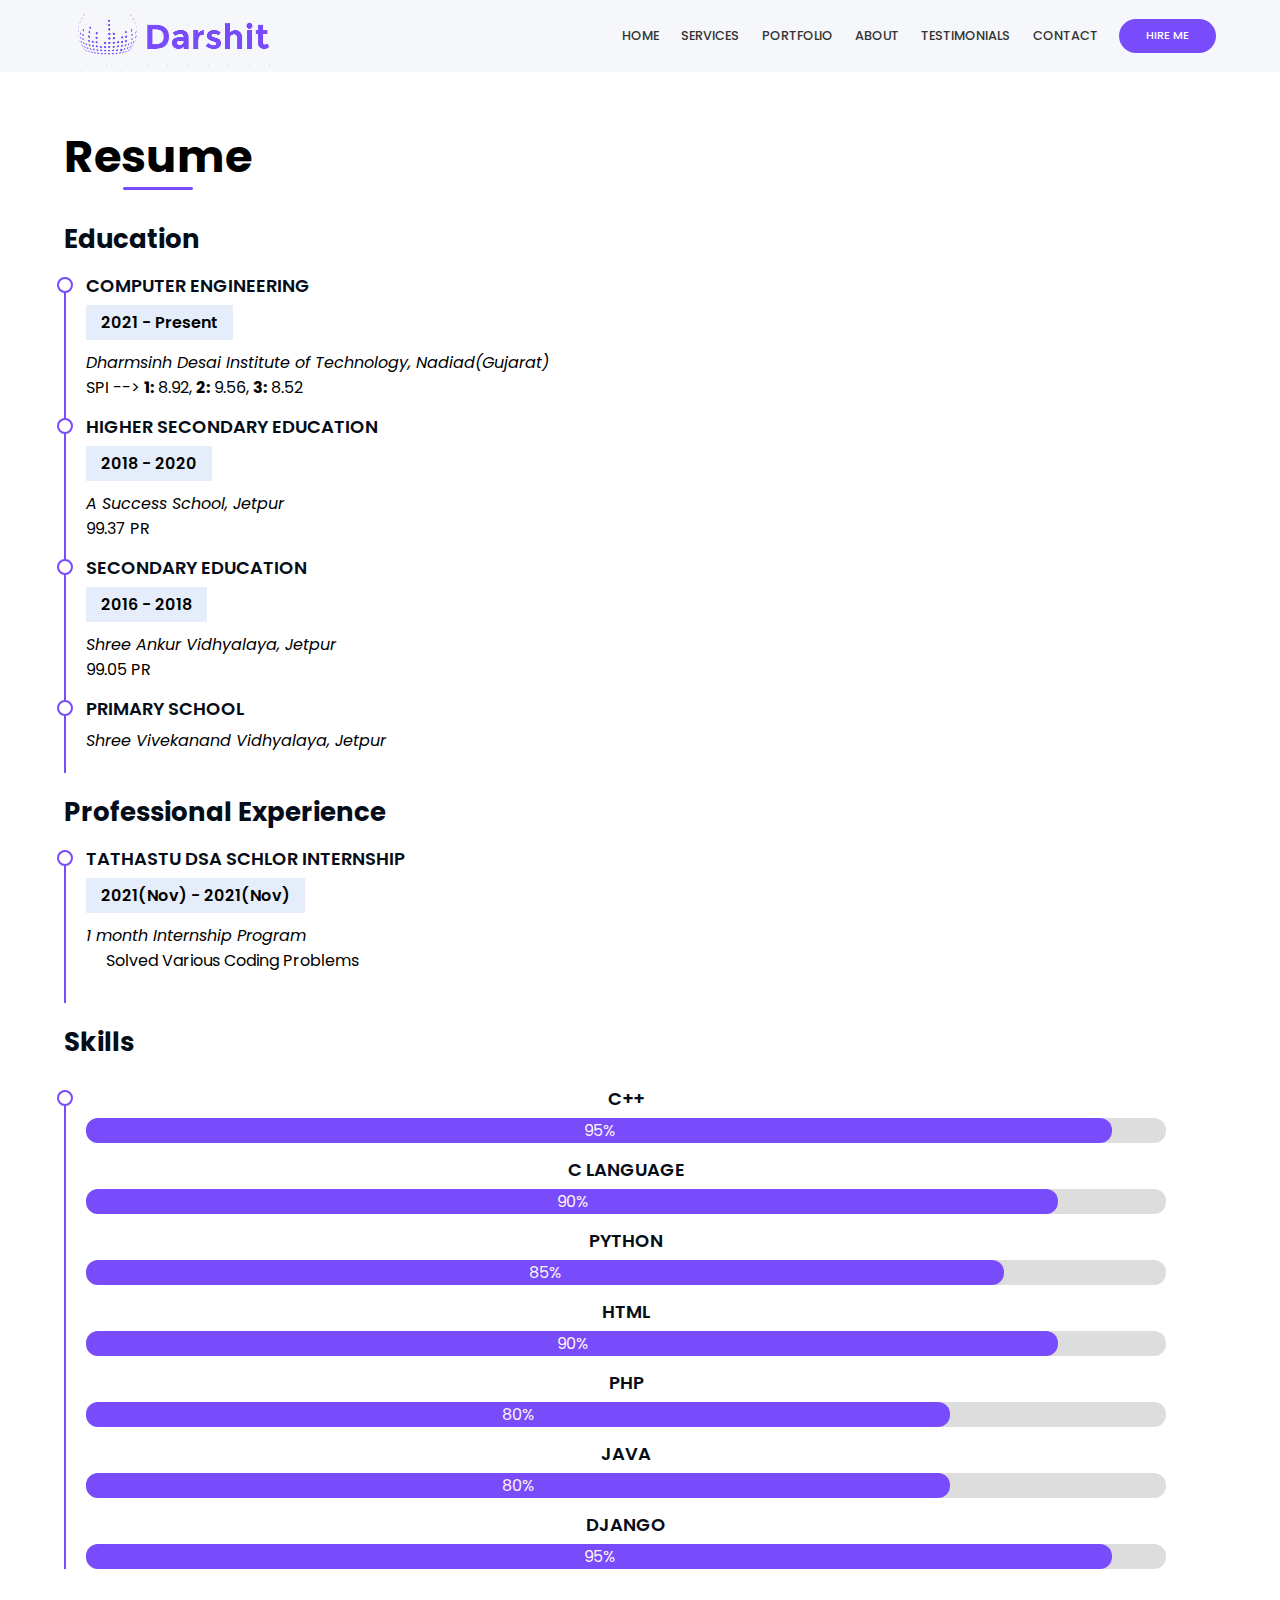
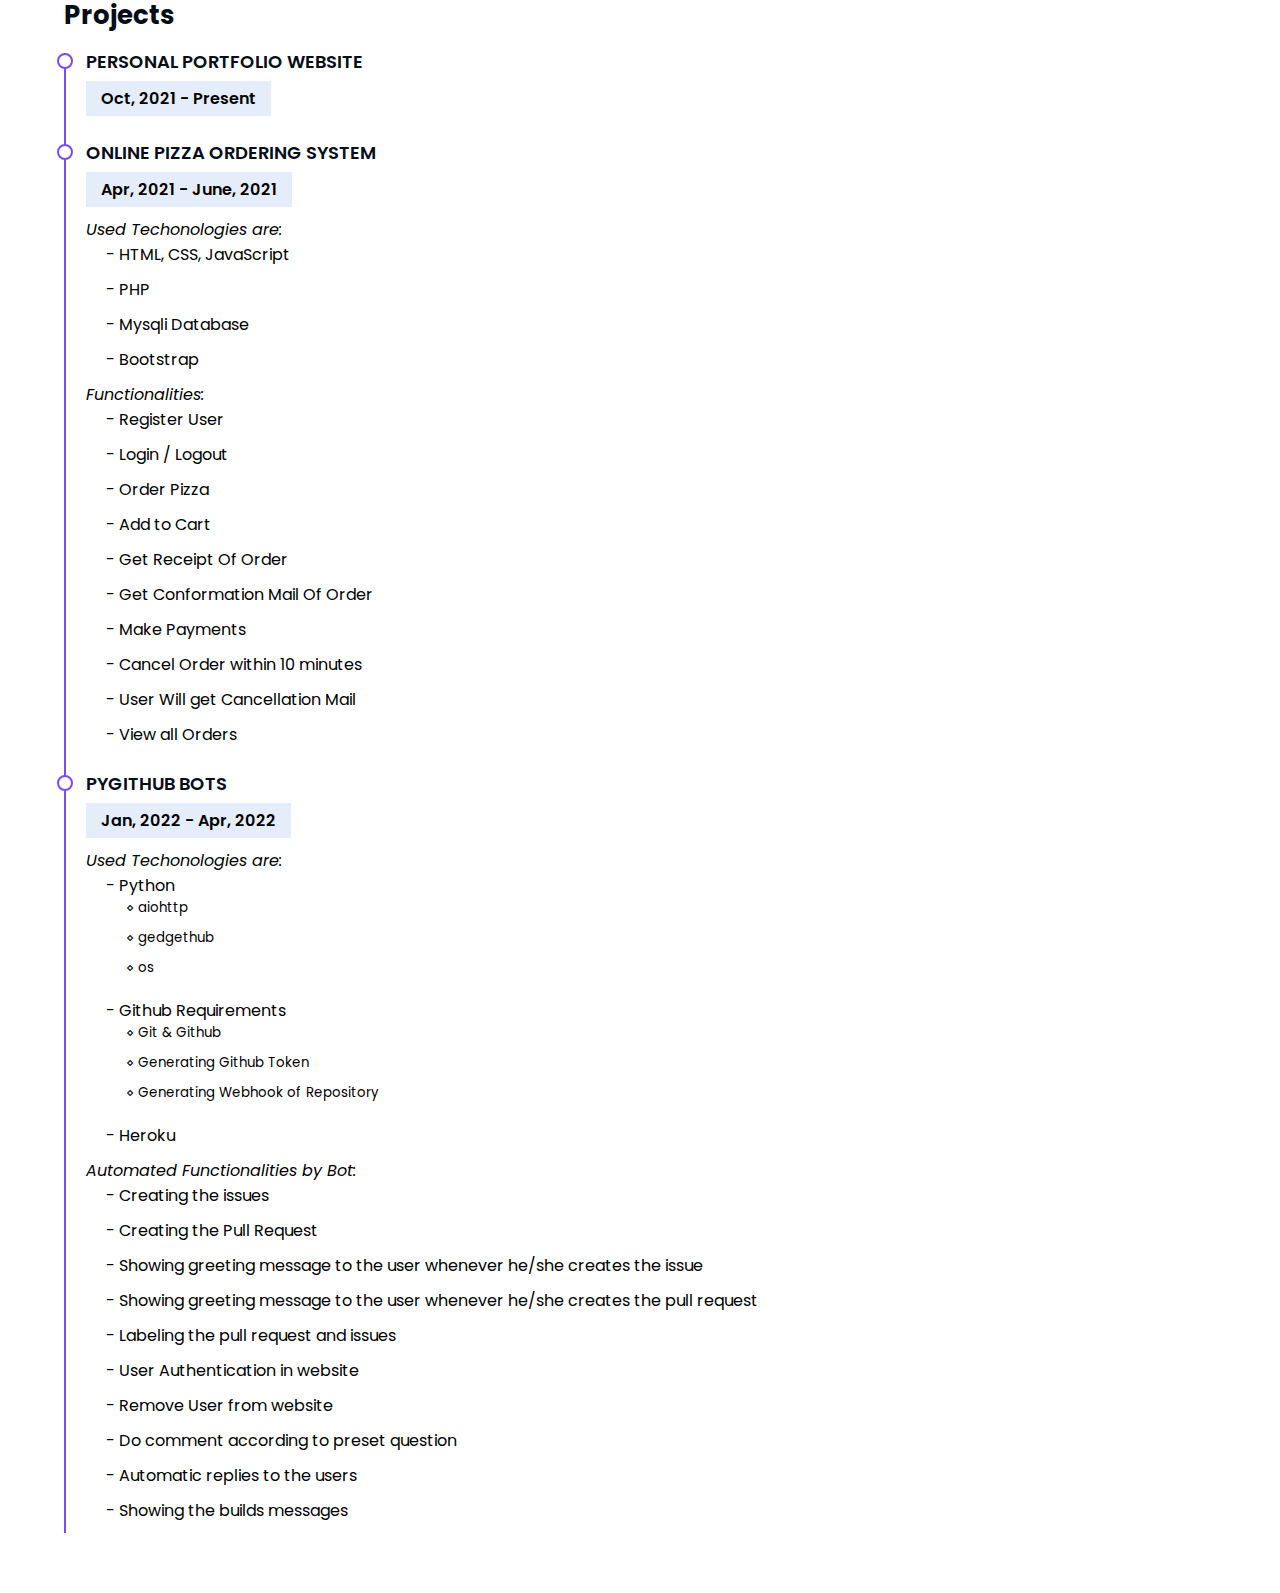
==== resume.html @ 154d5b5b "make it better" ====
<!DOCTYPE html>
<html lang="en">

<head>
  <meta charset="UTF-8">
  <meta http-equiv="X-UA-Compatible" content="IE=edge">
  <meta name="viewport" content="width=device-width, initial-scale=1.0">
  <link rel="shortcut icon" type="image" href="img/darshit_pic.png">
  <title>Resume</title>
  <link href="https://cdn.jsdelivr.net/npm/bootstrap@5.0.2/dist/css/bootstrap.min.css" rel="stylesheet"
    integrity="sha384-EVSTQN3/azprG1Anm3QDgpJLIm9Nao0Yz1ztcQTwFspd3yD65VohhpuuCOmLASjC" crossorigin="anonymous">
  <link rel="stylesheet" href="css/style.css">
</head>
<style>
  section {
    padding: 60px 0;
    overflow: hidden;
  }

  .resume .resume-title {
    font-size: 26px;
    font-weight: 700;
    margin-top: 20px;
    margin-bottom: 20px;
    color: #050d18;
  }

  .resume .resume-item {
    padding: 0 0 20px 20px;
    margin-top: -2px;
    border-left: 2px solid #784cfb;
    position: relative;
  }

  .resume .resume-item h4 {
    line-height: 18px;
    font-size: 18px;
    font-weight: 600;
    text-transform: uppercase;
    font-family: "Poppins", sans-serif;
    color: #050d18;
    margin-bottom: 10px;
  }

  .resume .resume-item h5 {
    font-size: 16px;
    background: #e4edf9;
    padding: 5px 15px;
    display: inline-block;
    font-weight: 600;
    margin-bottom: 10px;
  }

  .resume .resume-item ul {
    padding-left: 20px;
  }

  .resume .resume-item ul li {
    padding-bottom: 10px;
  }

  .resume .resume-item:last-child {
    padding-bottom: 0;
  }

  .resume .resume-item::before {
    content: "";
    position: absolute;
    width: 16px;
    height: 16px;
    border-radius: 50px;
    left: -9px;
    top: 0;
    background: #fff;
    border: 2px solid #784cfb;
  }

  #progressBar {
    width: 100%;
    background-color: #ddd;
    text-align: center;
    color: #fff3f3;
    border-radius: 12px;

  }

  #myProgress {
    width: 85%;
    background-color: #784cfb;
    border-radius: 12px;
  }

  .skills {
    text-align: center;
    margin-top: 30px;
  }

  .myskill {
    margin-bottom: 18px;
    margin-right: 50px;
  }

  .myskill h4 {
    margin-bottom: 8px;
  }
</style>

<body>

  <header id="header">


    <nav>
      <div class="container">
        <div class="logo">
          <img src="./img/darshit-logo.png" alt="" width="258px" />
        </div>

        <div class="links">
          <ul>
            <li>
              <a href="#header">Home</a>
            </li>
            <li>
              <a href="#services">Services</a>
            </li>
            <li>
              <a href="#portfolio">Portfolio</a>
            </li>
            <li>
              <a href="resume.html" target="_blank">About</a>
            </li>
            <li>
              <a href="#testimonials">Testimonials</a>
            </li>
            <li>
              <a href="#contact">Contact</a>
            </li>
            <li>
              <a href="#hireme" class="active">Hire me</a>
            </li>
          </ul>
        </div>

        <div class="hamburger-menu">
          <div class="bar"></div>
        </div>
      </div>
    </nav>
  </header>

  <section id="resume" class="resume">
    <div class="container">

      <div style="width: 100%; display:flex;">
        <h2 class="title mx-auto d-block">Resume</h2>
      </div>

      <div class="row">
        <div class="col-lg-6 aos-init aos-animate" data-aos="fade-up">

          <h3 class="resume-title">Education</h3>
          <div class="resume-item">
            <h4>Computer Engineering</h4>
            <h5>2021 - Present</h5>
            <p><em>Dharmsinh Desai Institute of Technology, Nadiad(Gujarat)</em></p>
            <p>SPI --&gt; <b>1:</b> 8.92, <b>2:</b> 9.56, <b>3:</b> 8.52</p>
          </div>
          <div class="resume-item">
            <h4>Higher Secondary Education</h4>
            <h5>2018 - 2020</h5>
            <p><em>A Success School, Jetpur</em></p>
            <p>99.37 PR</p>
          </div>
          <div class="resume-item">
            <h4>Secondary Education</h4>
            <h5>2016 - 2018</h5>
            <p><em>Shree Ankur Vidhyalaya, Jetpur</em></p>
            <p>99.05 PR</p>
          </div>
          <div class="resume-item">
            <h4>Primary School</h4>
            <!-- <h5></h5> -->
            <p><em>Shree Vivekanand Vidhyalaya, Jetpur</em></p>
            <!-- <p>99.05 PR</p> -->
          </div>

          <h3 class="resume-title">Professional Experience</h3>
          <div class="resume-item">
            <h4>Tathastu DSA Schlor Internship</h4>
            <h5>2021(Nov) - 2021(Nov)</h5>
            <p><em>1 month Internship Program</em></p>
            <ul>
              <li>Solved Various Coding Problems</li>
            </ul>
          </div>

          <h3 class="resume-title">Skills</h3>
          <div class="resume-item">
            <div class="skills">
              <div class="myskill">
                <h4>C++</h4>
                <div id="progressBar">
                  <div id="myProgress" style="width: 95%;">95%</div>
                </div>
              </div>
              <div class="myskill">
                <h4>C language</h4>
                <div id="progressBar">
                  <div id="myProgress" style="width: 90%;">90%</div>
                </div>
              </div>
              <div class="myskill">
                <h4>Python</h4>
                <div id="progressBar">
                  <div id="myProgress" style="width: 85%;">85%</div>
                </div>
              </div>
              <div class="myskill">
                <h4>HTML</h4>
                <div id="progressBar">
                  <div id="myProgress" style="width: 90%;">90%</div>
                </div>
              </div>
              <div class="myskill">
                <h4>PHP</h4>
                <div id="progressBar">
                  <div id="myProgress" style="width: 80%;">80%</div>
                </div>
              </div>
              <div class="myskill">
                <h4>Java</h4>
                <div id="progressBar">
                  <div id="myProgress" style="width: 80%;">80%</div>
                </div>
              </div>
              <div class="myskill">
                <h4>Django</h4>
                <div id="progressBar">
                  <div id="myProgress" style="width: 95%;">95%</div>
                </div>
              </div>
            </div>
          </div>
          
        </div>

        
        <div class="col-lg-6 aos-init aos-animate" data-aos="fade-up" data-aos-delay="100">

          <h3 class="resume-title">Projects</h3>
          <div class="resume-item">
            <h4>Personal Portfolio Website</h4>
            <h5>Oct, 2021 - Present</h5>
            <!-- <p><em>1 month Internship Program</em></p>
            <ul>
              <li>Solved Various Coding Problems</li>
            </ul> -->
          </div>
          <div class="resume-item">
            <h4>Online Pizza Ordering System</h4>
            <h5>Apr, 2021 - June, 2021</h5>
            <p><em>Used Techonologies are: </em></p>
            <ul>
              <li>- HTML, CSS, JavaScript</li>
              <li>- PHP</li>
              <li>- Mysqli Database</li>
              <li>- Bootstrap</li>
            </ul>
            <p><em>Functionalities: </em></p>
            <ul>
              <li>- Register User</li>
              <li>- Login / Logout</li>
              <li>- Order Pizza </li>
              <li>- Add to Cart</li>
              <li>- Get Receipt Of Order</li>
              <li>- Get Conformation Mail Of Order</li>
              <li>- Make Payments</li>
              <li>- Cancel Order within 10 minutes</li>
              <li>- User Will get Cancellation Mail</li>
              <li>- View all Orders</li>
            </ul>
          </div>
          <div class="resume-item">
            <h4>PyGitHub Bots</h4>
            <h5>Jan, 2022 - Apr, 2022</h5>
            <p><em>Used Techonologies are: </em></p>
            <ul>
              <li>- Python
                <ul>
                  <small>
                    <li>&diam; aiohttp</li>
                  </small>
                  <small>
                    <li>&diam; gedgethub</li>
                  </small>
                  <small>
                    <li>&diam; os</li>
                  </small>
                </ul>
              </li>
              <li>- Github Requirements
                <ul>
                  <small>
                    <li>&diam; Git & Github</li>
                  </small>
                  <small>
                    <li>&diam; Generating Github Token</li>
                  </small>
                  <small>
                    <li>&diam; Generating Webhook of Repository</li>
                  </small>
                </ul>
              </li>
              <li>- Heroku</li>

            </ul>
            <p><em>Automated Functionalities by Bot: </em></p>
            <ul>
              <li>- Creating the issues</li>
              <li>- Creating the Pull Request</li>
              <li>- Showing greeting message to the user whenever he/she creates the issue </li>
              <li>- Showing greeting message to the user whenever he/she creates the pull request</li>
              <li>- Labeling the pull request and issues</li>
              <li>- User Authentication in website</li>
              <li>- Remove User from website</li>
              <li>- Do comment according to preset question</li>
              <li>- Automatic replies to the users</li>
              <li>- Showing the builds messages</li>
            </ul>
          </div>
        </div>
      </div>

    </div>
  </section>


  <script src="js/app.js"></script>
</body>

</html>
---- css/style.css ----
@import url("https://fonts.googleapis.com/css2?family=Poppins:wght@100;200;300;400;500;600;700;800;900&display=swap");
/* @import url("https://cdn.jsdelivr.net/npm/bootstrap@5.0.2/dist/css/bootstrap.min.css"); */
:root {
  --dark-one: #333;
  --dark-two: #7a7a7a;
  --main-color: #784cfb;
  --light-one: #fff;
  --light-two: #f9fafb;
  --light-three: #f6f7fb;
}

/* Genral Styles */

*,
*::before,
*::after {
  margin: 0;
  padding: 0;
  box-sizing: border-box;
}

html {
  scroll-behavior: smooth;
}

body,
button,
input,
textarea {
  font-family: "Poppins", sans-serif;
}

a {
  text-decoration: none;
}

ul {
  list-style: none;
}

img {
  width: 220px;
}
.home__blob{
  fill: hsl(250, 69%, 61%);
}
.home__blob-img{
  width: 170px;
}
.container {
  position: relative;
  z-index: 5;
  max-width: 92rem;
  padding: 0 4rem;
  margin: 0 auto;
}

.stop-scrolling {
  height: 100%;
  overflow: hidden;
}

.grid-2 {
  display: grid;
  grid-template-columns: repeat(2, 1fr);
  align-items: center;
  justify-content: center;
}

.text {
  font-size: 1.25rem;
  color: var(--dark-two);
  line-height: 1.6;
}

.column-1 {
  margin-right: 1.5rem;
}

.column-2 {
  margin-left: 1.5rem;
}

.image {
  position: relative;
  display: flex;
  align-items: center;
  justify-content: center;
}

.z-index {
  position: relative;
  z-index: 2;
}

.overlay {
  position: absolute;
  width: 100%;
  height: 100%;
  overflow: hidden;
  top: 0;
  left: 0;
}

.overlay .shape {
  width: initial;
  opacity: 0.13;
  position: absolute;
}

.overlay.overlay-lg .shape {
  height: 55px;
}

.overlay.overlay-lg .shape.wave {
  height: initial;
  width: 88px;
}

.overlay.overlay-lg .shape.xshape {
  height: 38px;
}

.overlay.overlay-sm .shape {
  filter: brightness(0) invert(1);
  opacity: 0.15;
  height: 40px;
}

.overlay.overlay-sm .shape.wave {
  height: initial;
  width: 70px;
}

.overlay.overlay-sm .shape.xshape {
  height: 30px;
}

.points {
  opacity: 0.3;
  position: absolute;
}

.section {
  padding: 7rem 0;
  overflow: hidden;
}

.section-header {
  text-align: center;
  margin-bottom: 1.5rem;
}

.title {
  position: relative;
  display: inline-block;
  padding-bottom: 1rem;
  line-height: 1;
  font-size: 2.8rem !important; 
  margin-bottom: 0.6rem;
}

.title:before {
  content: attr(data-title);
  display: block;
  margin-bottom: 0.4rem;
  color: var(--main-color);
  font-size: 1.15rem;
  font-weight: 500;
  text-transform: uppercase;
  letter-spacing: 3px;
}

.title:after {
  content: "";
  position: absolute;
  width: 90px;
  height: 5px;
  border-radius: 3px;
  background-color: var(--main-color);
  bottom: 0;
  left: 50%;
  transform: translateX(-50%);
}

.section-header .text {
  max-width: 600px;
  margin: 0 auto;
}

.title-sm {
  color: var(--dark-one);
  font-weight: 600;
  font-size: 1.6rem;
}

.points-sq {
  width: 210px;
}

.btn {
  display: inline-block;
  padding: 0.85rem 2rem;
  background-color: var(--main-color);
  color: var(--light-one);
  border-radius: 2rem;
  font-size: 1.05rem;
  text-transform: uppercase;
  font-weight: 500;
  transition: 0.3s;
}

.btn:hover {
  background-color: #6b44e0;
}

.btn.small {
  padding: 0.7rem 1.8rem;
  font-size: 1rem;
}

/* End Genral Styles */

/* Header */

header {
  width: 100%;
  background-color: var(--light-three);
  overflow: hidden;
  position: relative;
}

nav {
  width: 100%;
  position: relative;
  z-index: 50;
}

nav .container {
  display: flex;
  justify-content: space-between;
  height: 6rem;
  align-items: center;
}

.logo {
  width: 80px;
  display: flex;
  align-items: center;
}

.links ul {
  display: flex;
}

.links a {
  display: inline-block;
  padding: 0.9rem 1.2rem;
  color: var(--dark-one);
  font-size: 1.05rem;
  text-transform: uppercase;
  font-weight: 500;
  line-height: 1;
  transition: 0.3s;
}

.links a.active {
  background-color: var(--main-color);
  color: var(--light-one);
  border-radius: 2rem;
  font-size: 1rem;
  padding: 0.9rem 2.1rem;
  margin-left: 1rem;
}

.links a:hover {
  color: var(--main-color);
}

.links a.active:hover {
  color: var(--light-one);
  background-color: #6b44e0;
}

.hamburger-menu {
  width: 2.7rem;
  height: 3rem;
  z-index: 100;
  position: relative;
  display: none;
  align-items: center;
  justify-content: flex-end;
}

.hamburger-menu .bar {
  position: relative;
  width: 2.1rem;
  height: 3px;
  border-radius: 3px;
  background-color: var(--dark-one);
  transition: 0.5s;
}

.bar:before,
.bar:after {
  content: "";
  position: absolute;
  width: 2.1rem;
  height: 3px;
  border-radius: 3px;
  background-color: var(--dark-one);
  transition: 0.5s;
}

.bar:before {
  transform: translateY(-9px);
}

.bar:after {
  transform: translateY(9px);
}

nav.open .hamburger-menu .bar {
  background-color: transparent;
  transform: rotate(360deg);
}

nav.open .hamburger-menu .bar:before {
  transform: translateY(0) rotate(45deg);
  background-color: var(--light-one);
}

nav.open .hamburger-menu .bar:after {
  transform: translateY(0) rotate(-45deg);
  background-color: var(--light-one);
}

nav.open .links {
  transform: translateX(0);
}

.header-content .container.grid-2 {
  grid-template-columns: 2.5fr 3.5fr;
  min-height: calc(100vh - 6rem);
  padding-bottom: 2.5rem;
  text-align: left;
}

.header-title {
  font-size: 3.8rem;
  line-height: 0.8;
  color: var(--dark-one);
}

.header-content .text {
  margin: 2.15rem 0;
}

.header-content .image .img-element {
  max-width: 385px;
}

header .points1 {
  width: 420px;
  bottom: -75px;
  left: -150px;
}

header .points2 {
  width: 70%;
  top: 65%;
  left: 71%;
}

header .square {
  right: 68%;
  top: 71%;
}

header .triangle {
  right: 7%;
  bottom: 75%;
}

header .xshape {
  right: 4%;
  bottom: 50%;
}

header .half-circle1 {
  left: 50%;
  bottom: 82%;
}

header .half-circle2 {
  left: 5%;
  top: 67%;
}

header .wave1 {
  bottom: 75%;
  left: 20%;
}

header .wave2 {
  bottom: 8%;
  right: 55%;
}

header .circle {
  left: 38%;
  bottom: 63%;
}

.letters {
  position: absolute;
  width: 13.5%;
  top: -5px;
  left: 15px;
  opacity: 0.06;
}

/* End header */

/* Services */

.cards {
  display: flex;
  justify-content: space-around;
  flex-wrap: wrap;
  width: 100%;
}

.card-wrap {
  position: relative;
  margin: 1.7rem 0.8rem;
}

.card {
  position: relative;
  width: 100%;
  max-width: 390px;
  min-height: 392px;
  background-color: var(--light-three);
  display: flex;
  align-items: center;
  justify-content: center;
  text-align: center;
  padding: 3rem 2rem;
  overflow: hidden;
  transition: 0.3s;
}

.card:before {
  content: attr(data-card);
  position: absolute;
  top: -15px;
  right: -15px;
  font-size: 6rem;
  font-weight: 800;
  line-height: 1;
  color: var(--main-color);
  opacity: 0.025;
}

.card:after {
  content: "";
  position: absolute;
  width: 100%;
  height: 0px;
  bottom: 0;
  left: 0;
  background-color: var(--main-color);
  transition: 0.3s;
}

.card-wrap:hover .card {
  transform: translateY(-15px);
}

.card-wrap:hover .card:after {
  height: 8px;
}

.icon {
  width: 90px;
  margin-bottom: 1.7rem;
}

.card .title-sm {
  line-height: 0.8;
}

.card .text {
  font-size: 1.15rem;
  margin: 1.8rem 0;
}

.services .points1 {
  bottom: -50px;
  left: -125px;
  opacity: 0.2;
  pointer-events: none;
}

.services .points2 {
  bottom: -70px;
  right: -65px;
  opacity: 0.2;
  pointer-events: none;
}

/* End Services */

/* Portfolio */

.portfolio {
  position: relative;
  width: 100%;
  background-color: var(--light-two);
}

.background-bg {
  position: absolute;
  width: 100%;
  height: 520px;
  top: 0;
  left: 0;
  background-color: var(--main-color);
}

.portfolio .title,
.portfolio .title:before {
  color: var(--light-one);
}

.portfolio .title:after {
  background-color: var(--light-one);
}

.filter {
  width: 100%;
  display: flex;
  align-items: center;
  justify-content: center;
  flex-wrap: wrap;
}

.filter-btn {
  border: none;
  outline: none;
  background-color: transparent;
  margin: 0.45rem 0.4rem;
  padding: 0.85rem 1.8rem;
  color: var(--light-one);
  text-transform: uppercase;
  font-weight: 500;
  font-size: 1.1rem;
  line-height: 1;
  cursor: pointer;
  border-radius: 2rem;
  transition: 0.3s;
}

.filter-btn.active {
  background-color: var(--light-one);
  color: var(--main-color);
}

.portfolio .square {
  top: 28%;
  left: 20%;
}

.portfolio .circle {
  top: 8%;
  right: 35%;
}

.portfolio .triangle {
  bottom: 10%;
  right: 4%;
}

.portfolio .half-circle1 {
  bottom: 13%;
  left: 5%;
}

.portfolio .half-circle2 {
  top: 35%;
  right: 20%;
}

.portfolio .xshape {
  top: 10%;
  right: 8%;
}

.portfolio .wave {
  top: 38%;
  left: 6%;
}

.grid {
  width: 100%;
  margin: 1.5rem 0;
}

.grid-item {
  width: 33.33%;
  padding: 1rem 1.2rem;
  display: flex;
  justify-content: center;
}

.gallery-image {
  position: relative;
  overflow: hidden;
  border-radius: 16px;
  height: 330px;
  width: 100%;
  cursor: pointer;
}

.gallery-image img {
  position: absolute;
  height: 115%;
  width: initial;
  top: 50%;
  left: 50%;
  transform: translate(-50%, -50%);
  transform-origin: center;
  transition: 0.5s;
}

.gallery-image .img-overlay {
  position: absolute;
  width: 100%;
  height: 100%;
  top: 0;
  left: 0;
  z-index: 2;
  color: var(--light-one);
  background-color: rgba(120, 76, 251, 0.55);
  display: flex;
  flex-direction: column;
  align-items: center;
  justify-content: flex-end;
  padding: 2rem 3.2rem;
  opacity: 0;
  transition: 0.5s;
}

.img-overlay .plus {
  position: relative;
  margin: auto 0;
}

.plus:before,
.plus:after {
  content: "";
  position: absolute;
  width: 4.5rem;
  height: 3px;
  top: 50%;
  left: 50%;
  transform: translate(-50%, -50%);
  background-color: var(--light-one);
  border-radius: 3px;
}

.plus:before {
  transform: translate(-50%, -50%) rotate(-90deg);
}

.img-description {
  width: 100%;
}

.img-overlay h3 {
  font-weight: 600;
  text-transform: uppercase;
  font-size: 1.5rem;
}

.img-overlay h5 {
  font-size: 1.15rem;
  font-weight: 300;
}

.gallery-image:hover .img-overlay {
  opacity: 1;
}

.gallery-image:hover img {
  transform: translate(-50%, -50%) scale(1.1);
}

.more-folio {
  display: flex;
  justify-content: center;
}

/* End Portfolio */

/* About */

.about {
  overflow: hidden;
}

.about img {
  max-width: 600px;
}

.about .text {
  margin-top: 1rem;
}

.skills {
  margin: 1.5rem 0 2.5rem 0;
}

.skill {
  margin: 1rem 0;
}

.skill-title {
  color: #555;
  font-weight: 600;
  margin-bottom: 0.3rem;
}

.skill-bar {
  width: 70%;
  height: 8px;
  border-radius: 4px;
  background-color: #ece6fa;
  position: relative;
  overflow: hidden;
}

.skill-progress {
  position: absolute;
  height: 100%;
  width: 0%;
  top: 0;
  left: 0;
  background-color: var(--main-color);
  transition: 1s;
}

.about .column-1 {
  position: relative;
}

.about .column-1:before {
  content: "About";
  position: absolute;
  font-size: 8rem;
  font-weight: 800;
  color: var(--main-color);
  opacity: 0.04;
  top: 20px;
  left: 0;
  line-height: 0;
}

.about .points {
  width: 300px;
  top: 65%;
  left: 80%;
  opacity: 0.1;
}

/* End About */

/* Records */

.records {
  position: relative;
  background-color: var(--main-color);
  padding: 5.2rem 0;
}

.records .container {
  display: grid;
  grid-template-columns: repeat(4, 1fr);
  align-items: center;
  justify-content: center;
  text-align: center;
  grid-column-gap: 1.5rem;
  grid-row-gap: 2rem;
}

.record-circle {
  width: 180px;
  height: 180px;
  border-radius: 50%;
  margin: 0 auto;
  border: 4px solid var(--light-one);
  display: flex;
  flex-direction: column;
  justify-content: center;
  color: var(--light-one);
}

.record-circle.active {
  background-color: var(--light-one);
  color: var(--dark-one);
  box-shadow: 0 0 0 15px rgb(255, 255, 255, 0.5);
}

.number {
  font-weight: 400;
  font-size: 2.35rem;
}

.sub-title {
  font-weight: 400;
  font-size: 1.12rem;
  text-transform: uppercase;
}

.records .square1 {
  left: 8%;
  top: 10%;
}

.records .square2 {
  right: 90px;
  bottom: 70px;
}

.records .xshape {
  top: 45px;
  right: 120px;
}

.records .circle {
  left: 7%;
  bottom: 50px;
}

.records .triangle {
  left: 65%;
  bottom: 35px;
}

.records .wave1 {
  top: 35px;
  right: 30%;
}

.records .wave2 {
  bottom: 40px;
  left: 28%;
}

.records .half-circle {
  top: 30px;
  right: 50%;
}

/* End Records */

/* Blog */

.blog-wrapper {
  display: flex;
  width: 100%;
  justify-content: space-around;
  flex-wrap: wrap;
}

.blog-wrap {
  position: relative;
  margin: 1.3rem 0.5rem;
}

.blog-card {
  max-width: 420px;
  width: 100%;
  overflow: hidden;
  background-color: var(--light-two);
  transition: 0.3s;
  position: relative;
}

.blog-card:after {
  content: "";
  position: absolute;
  width: 1100%;
  height: 0px;
  bottom: 0;
  left: 0;
  background-color: var(--main-color);
  transition: 0.3s;
}

.blog-image {
  width: 100%;
  height: 270px;
  position: relative;
  overflow: hidden;
}

.blog-image img {
  position: absolute;
  height: 105%;
  width: initial;
  top: 50%;
  left: 50%;
  transform: translate(-50%, -50%);
  transition: 0.5s;
}

.blog-content {
  padding: 2.1rem 2.2rem 2.7rem 2.2rem;
}

.blog-info {
  display: flex;
  flex-wrap: wrap;
  margin-bottom: 0.5rem;
}

.blog-info h5 {
  color: var(--main-color);
  font-weight: 400;
  text-transform: uppercase;
  font-size: 1.05rem;
  letter-spacing: 2px;
}

.blog-date {
  margin-right: 2rem;
}

.blog-user i {
  margin-right: 0.2rem;
  font-size: 1rem;
}

.blog-text {
  margin: 0.5rem 0 1.5rem 0;
  font-size: 1.2rem;
  line-height: 1.6;
  color: #666;
}

.blog-card:hover {
  transform: translateY(-15px);
}

.blog-card:hover:after {
  height: 8px;
}

.blog-card:hover .blog-image img {
  transform: translate(-50%, -50%) scale(1.15);
}

.blog .points {
  top: 72%;
  right: 71%;
  opacity: 0.15;
}

/* End Blog */

/* Testimonials */

.testimonials {
  background-color: var(--light-two);
  overflow: hidden;
}

.testi-content {
  margin-top: 6rem;
}

.reviews {
  overflow: hidden;
}

.review {
  position: relative;
  padding: 2rem 1.5rem;
}

.quote {
  position: absolute;
  top: 0;
  left: 0;
  color: var(--main-color);
  opacity: 0.04;
  font-size: 8rem;
}

.rate {
  display: flex;
  font-size: 1.4rem;
  color: #ebc000;
  margin-bottom: 1.5rem;
}

.rate i {
  margin-right: 0.3rem;
}

.review-text {
  font-size: 1.35rem;
  font-weight: 300;
  color: #444;
  line-height: 1.7;
}

.review-info {
  margin-top: 2rem;
}

.review-name {
  font-size: 1.3rem;
  font-weight: 700;
  color: var(--dark-one);
}

.review-job {
  font-size: 1.15rem;
  font-weight: 300;
  color: #777;
}

.review-nav {
  bottom: 2.2rem;
  top: initial;
  font-size: 1.8rem;
  color: var(--main-color);
}

.swiper-button-next {
  right: 2rem;
  left: initial;
}

.swiper-button-prev {
  right: 4.5rem;
  left: initial;
}

.swiper-button-prev:after,
.swiper-button-next:after {
  display: none;
}

/* End Testimonials */

/* Contact */

.contact {
  position: relative;
  width: 100%;
  padding: 13.5rem 0 8.5rem;
}

.contact:before,
.contact:after {
  content: "";
  position: absolute;
  width: 100%;
  z-index: -1;
  left: 0;
}

.contact:before {
  top: 0;
  height: 40%;
  background: url("../img/map.png") center center / cover;
}

.contact:after {
  top: 40%;
  height: 60%;
  background: url("../img/contact-bg.png") center bottom / cover;
}

.contact-box {
  width: 100%;
  background-color: var(--light-one);
  width: 100%;
  border-radius: 45px;
  padding: 5.5rem 4.5rem;
  display: grid;
  grid-template-columns: repeat(2, 1fr);
}

.contact-info {
  padding-right: 2rem;
}

.contact-form {
  padding-left: 2rem;
}

.contact-info .title:after {
  left: 0;
  transform: initial;
}

.information-wrap {
  margin-top: 2rem;
}

.information {
  display: flex;
  align-items: center;
}

.information:not(:last-child) {
  margin-bottom: 1.3rem;
}

.contact-icon {
  min-width: 67px;
  height: 67px;
  display: inline-block;
  border-radius: 50%;
  background-color: var(--main-color);
  color: var(--light-one);
  text-align: center;
  font-size: 1.4rem;
  margin-right: 1rem;
}

.contact-icon i {
  line-height: 67px;
}

.info-text {
  font-size: 1.3rem;
  display: inline-block;
}

.contact-form .title:after {
  display: none;
}

.contact-form .title {
  margin: 0;
}

.contact-form .row {
  width: 100%;
  display: grid;
  grid-template-columns: repeat(auto-fit, minmax(130px, 1fr));
  grid-column-gap: 0.6rem;
}

.contact-input {
  padding: 1.2rem 2.1rem;
  margin: 0.6rem 0;
  border: none;
  outline: none;
  background: #f3f3f3;
  border-radius: 4rem;
  font-weight: 600;
  font-size: 1.25rem;
  transition: 0.3s;
}

.contact-input::placeholder {
  font-weight: 400;
}

.contact-input.textarea {
  resize: none;
  min-height: 280px;
  border-radius: 2rem;
}

.contact-input:hover {
  background: #ececec;
}

.contact-input:focus {
  background: #eaeaea;
}

.contact-input .btn {
  margin-top: 0.6rem;
}

/* End Contact */

/* Hire me */

.hireme {
  padding: 12rem 0;
}

.hireme .container {
  text-align: center;
}

.hireme .title {
  margin-bottom: 1.3rem;
}

.hireme .text {
  max-width: 1000px;
  margin: 0 auto 1.6rem auto;
}

/* End Hire me */

/* Footer */

.footer {
  background-color: #222;
  padding: 2rem 0;
}

.footer .grid-4 {
  display: grid;
  grid-template-columns: 3.5fr 2fr 2fr 3fr;
}

.grid-4-col {
  padding: 0 1.7rem;
}

.footer .title-sm {
  color: #fafafa;
  margin-bottom: 0.9rem;
}

.footer .text {
  color: #aaa;
}

.footer-links a {
  color: #888;
  font-size: 1.25rem;
  display: inline-block;
  margin-bottom: 0.4rem;
  transition: 0.3s;
}

.footer-links a:hover {
  color: var(--main-color);
}

.footer-input-wrap {
  display: grid;
  grid-template-columns: auto 50px;
  width: 100%;
  height: 50px;
  border-radius: 30px;
  overflow: hidden;
  margin-top: 1.2rem;
}

.footer-input {
  background: #373737;
  color: #333;
  outline: none;
  border: none;
  padding: 0 1.5rem;
  font-size: 1.1rem;
  transition: 0.3s;
}

.input-arrow {
  color: #fff;
  background-color: var(--main-color);
  display: flex;
  align-items: center;
  justify-content: center;
  font-size: 1.45rem;
  transition: 0.3s;
}

.input-arrow:hover {
  background-color: #6b44e0;
}

.focus {
  background: #fff;
}

.bottom-footer {
  /* margin-top: 5.5rem;
  padding: 0 1.7rem; */
  display: flex;
  align-items: center;
  justify-content: space-between;
}

.copyright .text {
  color: #7b7b7b;
  font-size: 1.2rem;
  display: inline-block;
  text-align: center;
}

.copyright .text span {
  color: var(--main-color);
  cursor: pointer;
}

.followme-wrap {
  display: flex;
}

.followme {
  display: flex;
  align-items: center;
}

.followme h3 {
  color: #7b7b7b;
  font-weight: 500;
  font-size: 1.3rem;
}

.followme .footer-line {
  width: 60px;
  height: 2px;
  background-color: #7b7b7b;
  margin: 0 1.2rem;
  display: inline-block;
}

.social-media a {
  color: #7b7b7b;
  font-size: 1.3rem;
  margin-right: 0.4rem;
  transition: 0.3s;
}

.social-media a:hover {
  color: var(--main-color);
}

.back-btn-wrap {
  position: relative;
  margin-left: 2.5rem;
}

.back-btn {
  display: flex;
  align-items: center;
  justify-content: center;
  height: 55px;
  width: 55px;
  background-color: var(--main-color);
  border-radius: 50%;
  color: #fff;
  font-size: 1.2rem;
  box-shadow: 0 0 20px 1px rgba(0, 0, 0, 0.15);
  transition: 0.3s;
  position: relative;
  z-index: 2;
}

.back-btn:hover {
  background-color: #6b44e0;
}

.back-btn-wrap:before {
  content: "";
  position: absolute;
  width: 60px;
  height: 60px;
  background-color: #fff;
  z-index: 1;
  top: 50%;
  left: 50%;
  transform: translate(-50%, -50%) scale(0.7);
  border-radius: 50%;
  opacity: 0.08;
  animation: scale 1.2s ease-out infinite 1s;
}

@keyframes scale {
  0% {
    transform: translate(-50%, -50%) scale(1);
    opacity: 0.15;
  }

  100% {
    transform: translate(-50%, -50%) scale(1.6);
    opacity: 0;
  }
}

/* End Footer */

/* Responsive */

@media (max-width: 1280px) {
  .text {
    font-size: 1rem;
  }

  .title {
    font-size: 2.1rem;
    padding-bottom: 0.65rem;
  }

  .title:before {
    margin-bottom: 0.2rem;
    font-size: 0.8rem;
    letter-spacing: 2px;
  }

  .title:after {
    height: 3.5px;
    width: 70px;
  }

  .title-sm {
    font-size: 1.2rem;
  }

  .btn {
    padding: 0.75rem 1.7rem;
    font-size: 0.8rem;
  }

  .btn.small {
    padding: 0.65rem 1.6rem;
    font-size: 0.7rem;
  }

  .section-header .text {
    max-width: 500px;
  }

  .section {
    padding: 4.5rem 0;
  }

  .column-1 {
    margin-right: 1rem;
  }

  .column-2 {
    margin-left: 1rem;
  }

  .overlay.overlay-lg .shape {
    height: 35px;
  }

  .overlay.overlay-lg .shape.wave {
    height: initial;
    width: 63px;
  }

  .overlay.overlay-lg .shape.xshape {
    height: 24px;
  }

  .overlay.overlay-sm .shape {
    height: 24px;
  }

  .overlay.overlay-sm .shape.wave {
    height: initial;
    width: 39px;
  }

  .overlay.overlay-sm .shape.xshape {
    height: 19px;
  }

  header .points1 {
    width: 270px;
    bottom: -50px;
    left: -75px;
  }

  header .points2 {
    width: 340px;
  }

  header .letters {
    width: 11%;
  }

  .header-content .image .img-element {
    max-width: 500px;
  }

  nav .container {
    height: 4.5rem;
  }

  .header-content .container.grid-2 {
    min-height: calc(100vh - 4.5rem);
    padding-bottom: 1.5rem;
  }

  .logo {
    width: 65px;
  }

  .links a {
    font-size: 0.8rem;
    padding: 0.65rem 0.7rem;
  }

  .links a.active {
    font-size: 0.7rem;
    padding: 0.7rem 1.7rem;
    margin-left: 0.6rem;
  }

  .header-title {
    font-size: 2.6rem;
  }

  .header-content .text {
    margin: 1.1rem 0;
  }

  .card {
    min-height: 390px;
    max-width: 290px;
    padding: 2.2rem 1.5rem;
  }

  .icon {
    width: 65px;
    margin-bottom: 0.8rem;
  }

  .card .text {
    font-size: 0.9rem;
    margin: 1rem 0;
  }

  .card:before {
    font-size: 5rem;
  }

  .card-wrap {
    margin: 1rem 0.6rem;
  }

  .services .points1 {
    left: -60px;
  }

  .points-sq {
    width: 150px;
  }

  .grid {
    margin: 0.8rem 0;
  }

  .grid-item {
    padding: 0.8rem;
  }

  .gallery-image {
    height: 250px;
    max-width: 325px;
  }

  .gallery-image .img-overlay {
    padding: 1.4rem 2rem;
  }

  .plus:before,
  .plus:after {
    width: 2.8rem;
  }

  .img-overlay h3 {
    font-size: 1.1rem;
  }

  .img-overlay h5 {
    font-size: 0.8rem;
  }

  .background-bg {
    height: 370px;
  }

  .filter-btn {
    padding: 0.6rem 1.45rem;
    font-size: 0.7rem;
  }

  .about img {
    max-width: 420px;
  }

  .about .text {
    margin-top: 0.7rem;
  }

  .skills {
    margin: 0.9rem 0 1.7rem 0;
  }

  .skill-title {
    font-size: 1rem;
  }

  .skill-bar {
    height: 6px;
  }

  .about .column-1:before {
    font-size: 6rem;
    top: 13px;
  }

  .about .points {
    width: 230px;
    left: 65%;
  }

  .record-circle {
    width: 150px;
    height: 150px;
    border-width: 3px;
  }

  .record-circle .number {
    font-size: 1.8rem;
  }

  .record-circle .sub-title {
    font-size: 0.9rem;
  }

  .blog-wrap {
    margin: 0.7rem 0.5rem;
  }

  .blog-card {
    max-width: 315px;
  }

  .blog-image {
    height: 200px;
  }

  .blog-content {
    padding: 1.8rem 1.7rem 1.9rem 1.7rem;
  }

  .blog-info {
    margin-bottom: 0.2rem;
  }

  .blog-info>* {
    font-size: 0.75rem !important;
  }

  .blog-user i {
    font-size: 0.8rem;
  }

  .blog-text {
    font-size: 0.9rem;
    margin: 0.2rem 0 0.8rem 0;
  }

  .rate {
    font-size: 1.15rem;
    margin-bottom: 1.1rem;
  }

  .review-text {
    font-size: 1.05rem;
  }

  .review-info {
    margin-top: 1.1rem;
  }

  .review-name {
    font-size: 1.05rem;
  }

  .review-job {
    font-size: 0.85rem;
  }

  .quote {
    font-size: 6.5rem;
  }

  .review-nav {
    font-size: 1.55rem;
  }

  .swiper-button-next {
    right: 2.5rem;
  }

  .swiper-button-prev {
    right: 4.5rem;
  }

  .contact {
    padding: 9rem 0 6rem 0;
  }

  .contact-form {
    padding-left: 1rem;
  }

  .contact-info {
    padding-right: 1rem;
  }

  .contact-box {
    padding: 3.6rem 3rem;
  }

  .information-wrap {
    margin-top: 1.2rem;
  }

  .contact-icon {
    min-width: 50px;
    height: 50px;
    font-size: 1rem;
    margin-right: 0.8rem;
  }

  .contact-icon i {
    line-height: 50px;
  }

  .info-text {
    font-size: 1.05rem;
  }

  .contact-input {
    font-size: 0.9rem;
    padding: 0.9rem 1.6rem;
    margin: 0.4rem 0;
  }

  .hireme {
    padding: 8rem 0;
  }

  .footer {
    padding: 4rem 0;
  }

  .footer-links a {
    font-size: 1rem;
  }

  .footer .title-sm {
    margin-bottom: 0.5rem;
  }

  .footer-input-wrap {
    height: 36px;
    margin-top: 0.8rem;
  }

  .footer-input {
    font-size: 0.9rem;
    padding: 0 1.2rem;
  }

  .input-arrow {
    font-size: 1.2rem;
  }

  .copyright .text {
    font-size: 0.95rem;
  }

  .followme h3 {
    font-size: 1.05rem;
  }

  .followme .footer-line {
    margin: 0 0.8rem;
  }

  .social-media a {
    font-size: 1.05rem;
  }

  .back-btn-wrap {
    margin-left: 1.3rem;
  }

  .back-btn {
    width: 43px;
    height: 43px;
    font-size: 0.9rem;
  }

  .back-btn-wrap:before {
    width: 45px;
    height: 45px;
  }
}

@media (max-width: 850px) {
  .grid-2 {
    grid-template-columns: 1fr !important;
  }

  .column-1 {
    margin-right: 0;
    margin-bottom: 1rem;
  }

  .column-2 {
    margin-left: 0;
    margin-top: 1rem;
  }

  .home__blob{
    width: 280px;
  }
  .hamburger-menu {
    display: flex;
  }

  .header-content {
    margin-top: 1rem;
  }

  .header-title {
    font-size: 2.3rem;
  }

  .header-content .image {
    max-width: 400px;
    margin: 0 auto;
  }

  header .column-1 {
    max-width: 550px;
    margin: 0 auto;
  }

  .links {
    position: fixed;
    width: 100%;
    height: 100vh;
    top: 0;
    right: 0;
    background-color: #252525;
    display: flex;
    align-items: center;
    justify-content: center;
    text-align: center;
    transform: translateX(100%);
    transition: 0.5s;
  }

  .links ul {
    flex-direction: column;
  }

  .links a {
    color: var(--light-one);
  }

  .links a.active {
    margin-left: 0;
    margin: 0.5rem 0;
  }

  .header-content .container.grid-2 {
    min-height: 80vh;
  }

  .letters,
  header .half-circle2,
  header .points1,
  header .wave2 {
    display: none;
  }

  header .half-circle1 {
    bottom: 55%;
    left: 23%;
  }

  header .circle {
    left: 8%;
    bottom: 40%;
  }

  header .wave1 {
    bottom: 87%;
    left: 75%;
  }

  header .square {
    top: initial;
    bottom: 5%;
    left: 13%;
  }

  header .triangle {
    right: 14%;
    bottom: 63%;
  }

  header .points2 {
    width: 280px;
    bottom: -10px;
    left: 60%;
  }

  header .xshape {
    left: 90%;
    top: 54%;
  }

  .grid-item {
    width: 50%;
  }

  .gallery-image {
    height: 210px;
    max-width: 270px;
  }

  .background-bg {
    height: 340px;
  }

  .portfolio .half-circle1,
  .portfolio .triangle,
  .portfolio .half-circle2 {
    display: none;
  }

  .portfolio .square {
    top: 10%;
    left: 14%;
  }

  .portfolio .wave {
    top: 33%;
  }

  .portfolio .circle {
    right: 20%;
  }

  .portfolio .xshape {
    top: 25%;
  }

  .skill-bar {
    width: 100%;
  }

  .about .column-1:before {
    font-size: 5rem;
  }

  .about .points {
    top: 60%;
    left: 59%;
  }

  .records .wave1,
  .records .triangle {
    display: none;
  }

  .records .container {
    grid-template-columns: repeat(2, 1fr);
  }

  .records .wave2 {
    left: 48%;
  }

  .records .sqaure2 {
    bottom: 45%;
    right: 50px;
  }

  .testi-content {
    margin-top: 1.7rem;
  }

  .testi-content .image {
    max-width: 500px;
    margin: 0 auto;
  }

  .review-nav {
    bottom: 3rem;
  }

  .contact-box {
    grid-template-columns: 1fr;
    padding: 3.2rem 2.7rem;
  }

  .contact-info {
    padding-right: 0;
    padding-bottom: 0.5rem;
  }

  .contact-form {
    padding-left: 0;
    padding-top: 0.5rem;
  }

  .information-wrap {
    margin-top: 0.7rem;
  }

  .information:not(:last-child) {
    margin-bottom: 0.8rem;
  }

  .contact-input.textarea {
    min-height: 220px;
  }

  .contact:before {
    height: 25%;
  }

  .contact:after {
    height: 75%;
    top: 25%;
  }

  .footer .grid-4 {
    grid-template-columns: repeat(2, 1fr);
    max-width: 500px;
    margin: 0 auto;
    text-align: center;
  }

  .footer-about {
    grid-column: 1 / 3;
  }

  .footer-newstletter {
    grid-column: 1 / 3;
  }

  .grid-4-col {
    margin: 1rem 0;
    padding: 0;
  }

  .footer-input-wrap {
    max-width: 300px;
    margin: 0.95rem auto 0 auto;
    grid-template-columns: auto 45px;
  }

  .bottom-footer {
    flex-direction: column;
    justify-items: center;
    align-items: center;
    padding: 1.5rem 0 0 0;
    margin-top: 2.5rem;
    position: relative;
  }

  .bottom-footer:before {
    content: "";
    position: absolute;
    width: 90%;
    max-width: 500px;
    height: 1px;
    background-color: #7b7b7b;
    top: 0;
    left: 50%;
    transform: translate(-50%, -50%);
  }

  .followme-wrap {
    margin-top: 0.8rem;
  }
}

@media (max-width: 600px) {
  .grid-item {
    width: 100%;
  }
}

@media (max-width: 560px) {
  .container {
    padding: 0 2rem;
  }

  .title {
    font-size: 1.8rem;
  }

  .text {
    font-size: 0.92rem;
  }

  .overlay.overlay-lg .shape {
    height: 28px;
  }

  .overlay.overlay-lg .shape.wave {
    height: initial;
    width: 52px;
  }

  .overlay.overlay-lg .shape.xshape {
    height: 22px;
  }

  .records .container {
    grid-template-columns: 1fr;
  }

  .records .half-circle {
    top: 50%;
    left: 50px;
  }

  .records .wave2 {
    bottom: 50%;
    right: 20px;
    left: initial;
  }

  .records .xshape {
    right: 70px;
  }

  .records .square2 {
    bottom: 90px;
    right: 40px;
  }

  .testi-content {
    margin-top: 1rem;
  }

  .review {
    padding: 1.5rem 1rem;
  }

  .review-text {
    font-size: 0.9rem;
  }

  .review-nav {
    bottom: 1.5rem;
    font-size: 1.3rem;
  }

  .swiper-button-next {
    right: 1.3rem;
  }

  .swiper-button-prev {
    right: 3rem;
  }

  .contact {
    padding: 8rem 0 5rem 0;
  }

  .contact-info {
    display: none;
  }

  .contact-box {
    padding: 2.3rem 2rem;
    border-radius: 30px;
  }

  .contact:before {
    background-size: 200%;
  }

  .contact-form .row {
    grid-column-gap: 0.3rem;
  }

  .contact-input {
    font-size: 0.8rem;
    padding: 0.8rem 1.4rem;
    margin: 0.25rem 0;
  }
}

/* End Responsive */
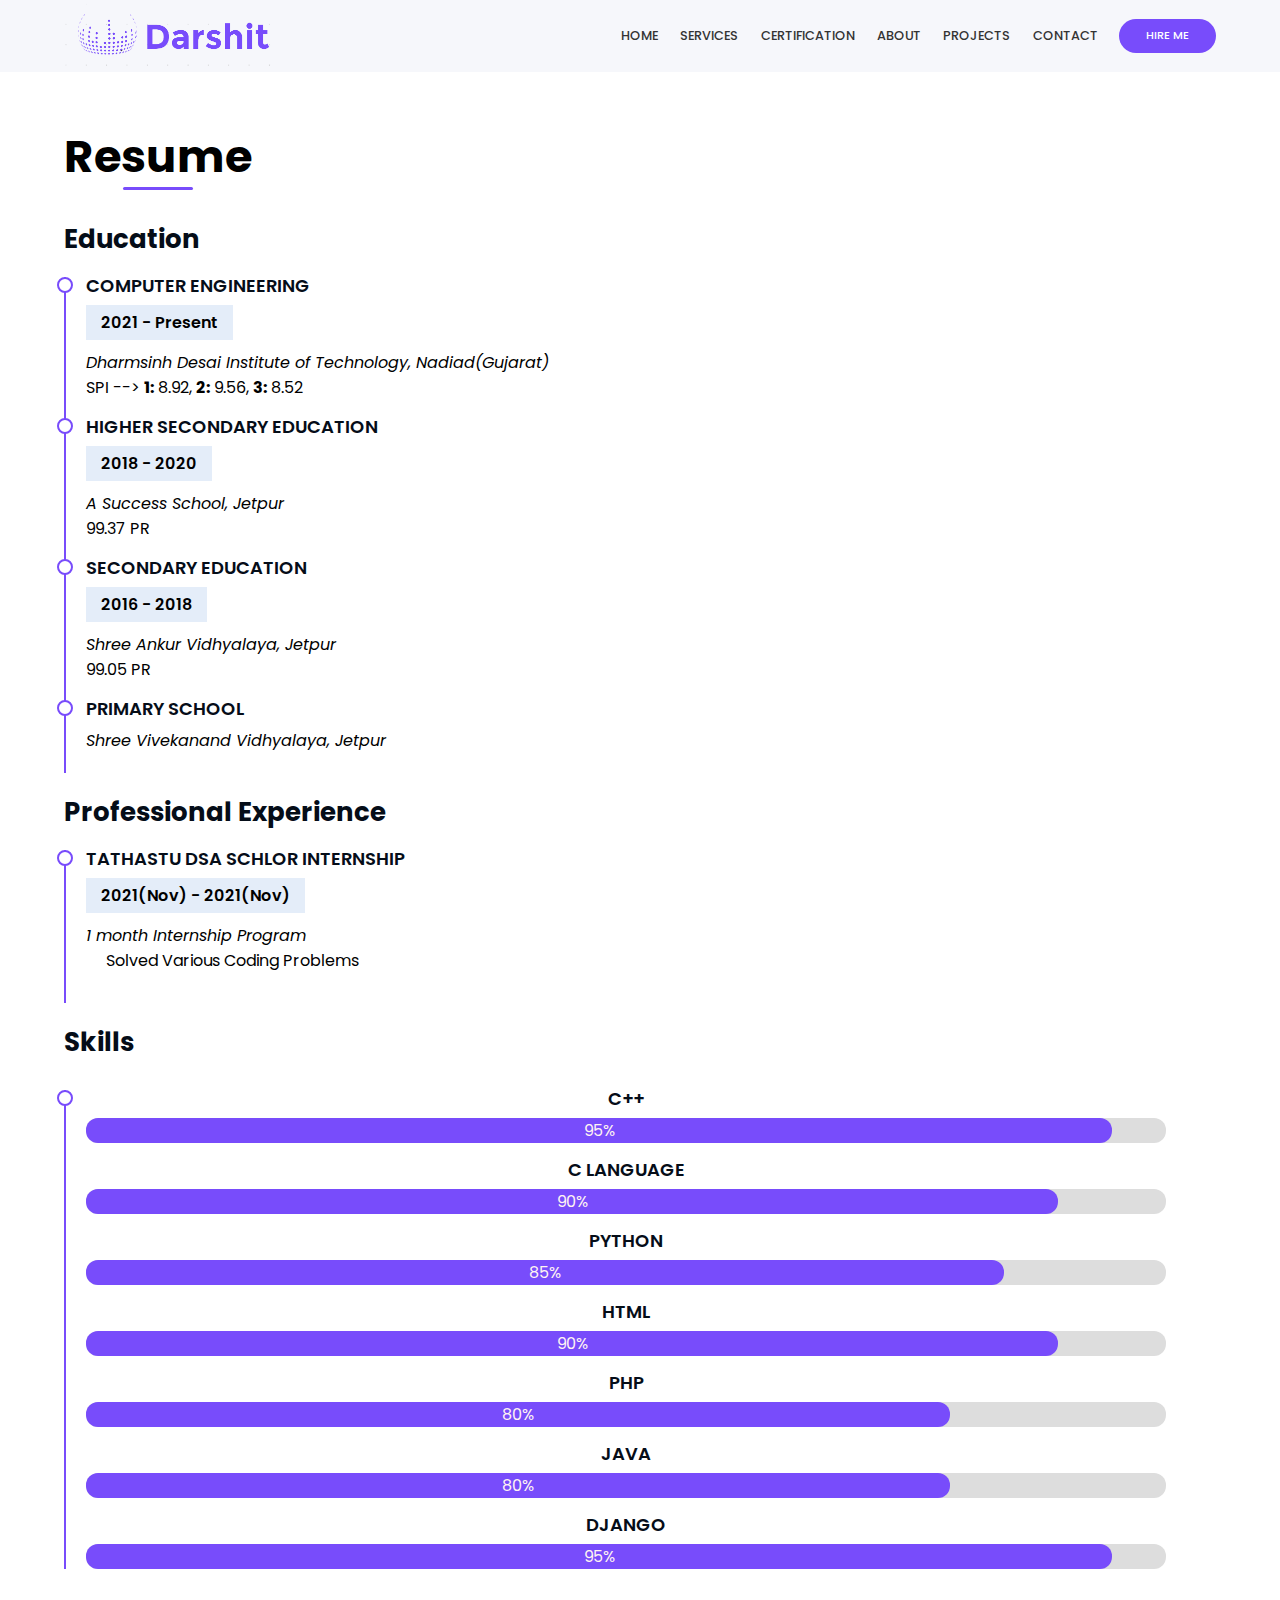
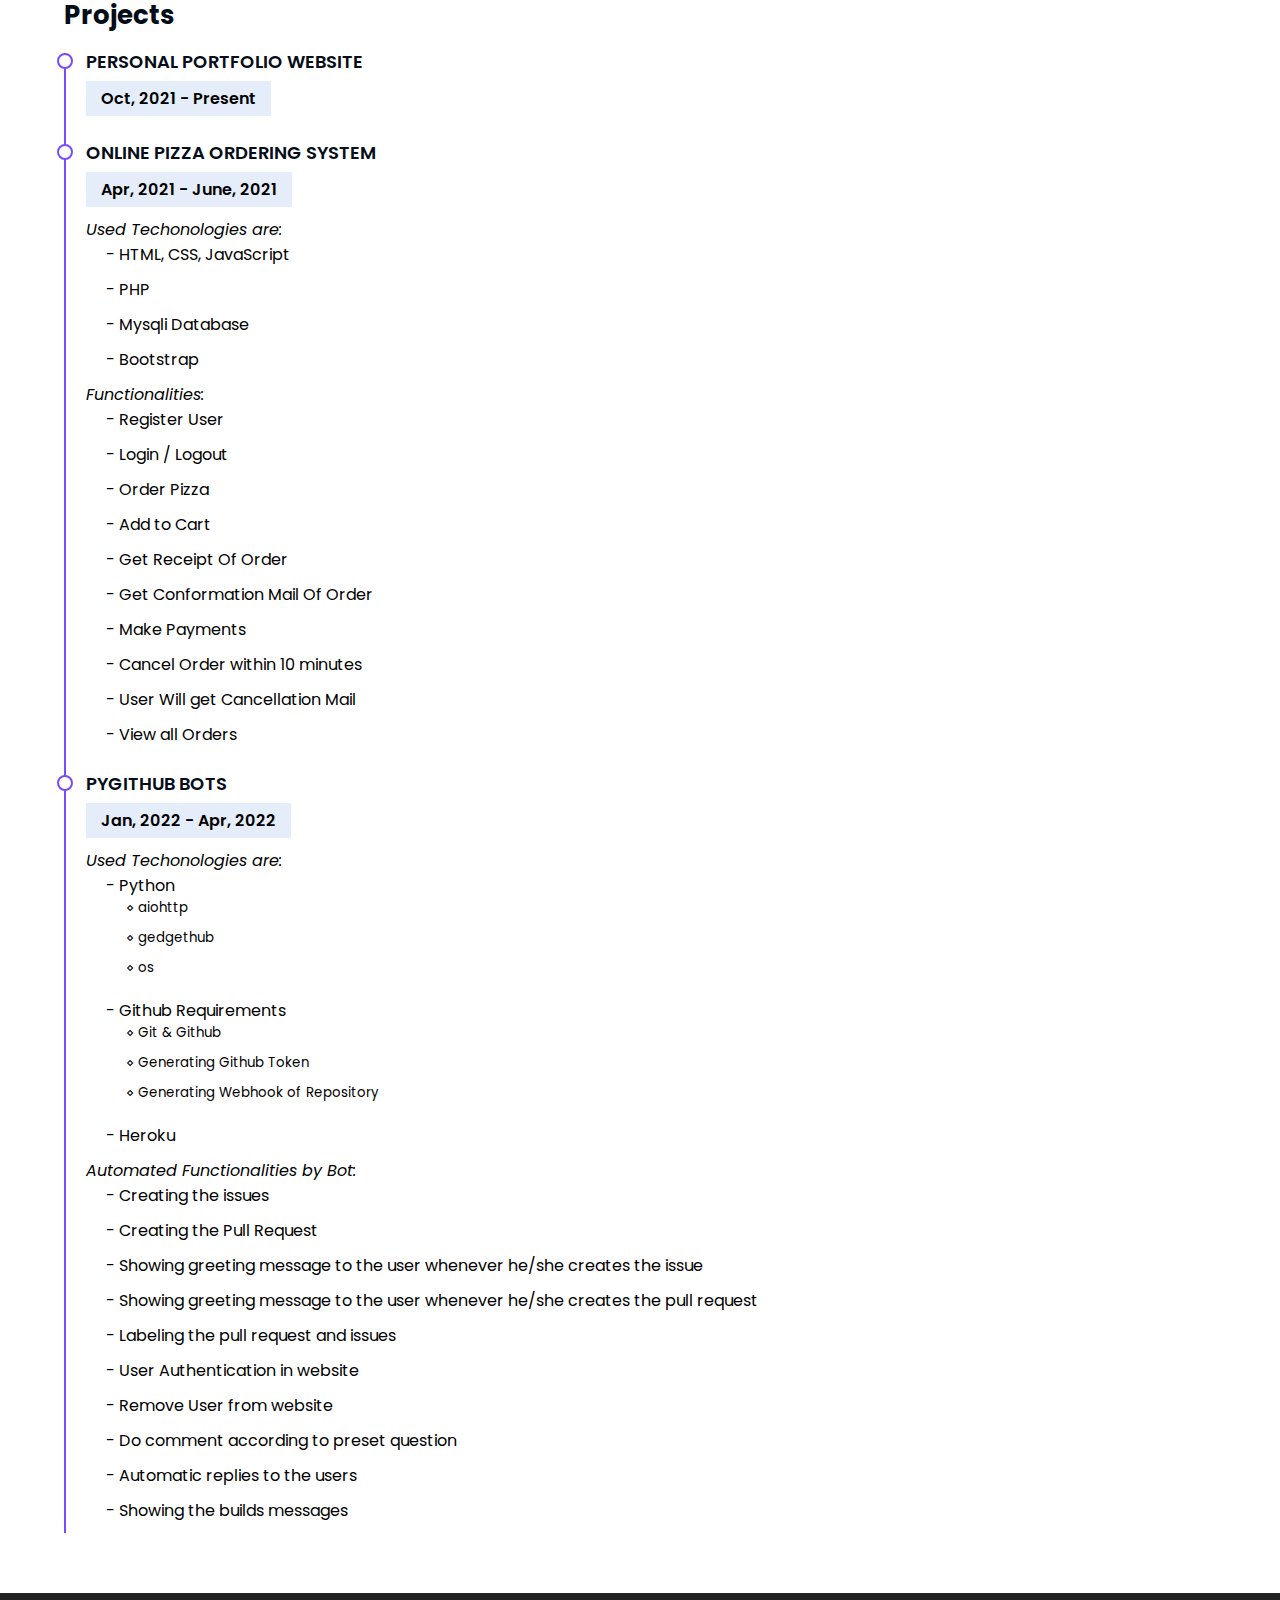
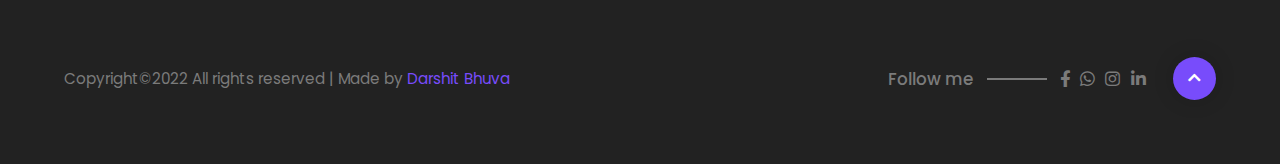
==== commit 384a8771: "make it better" ====
--- a/resume.html
+++ b/resume.html
@@ -9,6 +9,7 @@
   <title>Resume</title>
   <link href="https://cdn.jsdelivr.net/npm/bootstrap@5.0.2/dist/css/bootstrap.min.css" rel="stylesheet"
     integrity="sha384-EVSTQN3/azprG1Anm3QDgpJLIm9Nao0Yz1ztcQTwFspd3yD65VohhpuuCOmLASjC" crossorigin="anonymous">
+  <link rel="stylesheet" href="https://cdnjs.cloudflare.com/ajax/libs/font-awesome/5.15.1/css/all.min.css" />
   <link rel="stylesheet" href="css/style.css">
 </head>
 <style>
@@ -119,25 +120,25 @@
         <div class="links">
           <ul>
             <li>
-              <a href="#header">Home</a>
-            </li>
-            <li>
-              <a href="#services">Services</a>
-            </li>
-            <li>
-              <a href="#portfolio">Portfolio</a>
-            </li>
-            <li>
-              <a href="resume.html" target="_blank">About</a>
-            </li>
-            <li>
-              <a href="#testimonials">Testimonials</a>
-            </li>
-            <li>
-              <a href="#contact">Contact</a>
-            </li>
-            <li>
-              <a href="#hireme" class="active">Hire me</a>
+              <a href="index.html">Home</a>
+            </li>
+            <li>
+              <a href="index.html#services">Services</a>
+            </li>
+            <li>
+              <a href="index.html#portfolio">Certification</a>
+            </li>
+            <li>
+              <a href="#">About</a>
+            </li>
+            <li>
+              <a href="index.html#projects">Projects</a>
+            </li>
+            <li>
+              <a href="index.html#contact">Contact</a>
+            </li>
+            <li>
+              <a href="https://bit.ly/3eIgLvS" class="active" target="_blank">Hire me</a>
             </li>
           </ul>
         </div>
@@ -242,10 +243,10 @@
               </div>
             </div>
           </div>
-          
-        </div>
-
-        
+
+        </div>
+
+
         <div class="col-lg-6 aos-init aos-animate" data-aos="fade-up" data-aos-delay="100">
 
           <h3 class="resume-title">Projects</h3>
@@ -335,6 +336,46 @@
     </div>
   </section>
 
+  <footer class="footer">
+    <div class="container">
+      <div class="bottom-footer">
+        <div class="copyright">
+          <p class="text">
+            Copyright&copy;2022 All rights reserved | Made by
+            <span>Darshit Bhuva</span>
+          </p>
+        </div>
+
+        <div class="followme-wrap">
+          <div class="followme">
+            <h3>Follow me</h3>
+            <span class="footer-line"></span>
+            <div class="social-media">
+              <a href="https://www.facebook.com/Darshit.bhuva.75" target="_blank">
+                <i class="fab fa-facebook-f"></i>
+              </a>
+              <a href="https://bit.ly/3eIgLvS" target="_blank">
+                <i class="fab fa-whatsapp"></i>
+              </a>
+              <a href="https://www.instagram.com/darshit__bhuva/" target="_blank">
+                <i class="fab fa-instagram"></i>
+              </a>
+              <a href="https://www.linkedin.com/in/darshit-bhuva-7b04b3204/" target="_blank">
+                <i class="fab fa-linkedin-in"></i>
+              </a>
+            </div>
+          </div>
+
+          <div class="back-btn-wrap">
+            <a href="#" class="back-btn">
+              <i class="fas fa-chevron-up"></i>
+            </a>
+          </div>
+        </div>
+      </div>
+
+    </div>
+  </footer>
 
   <script src="js/app.js"></script>
 </body>
